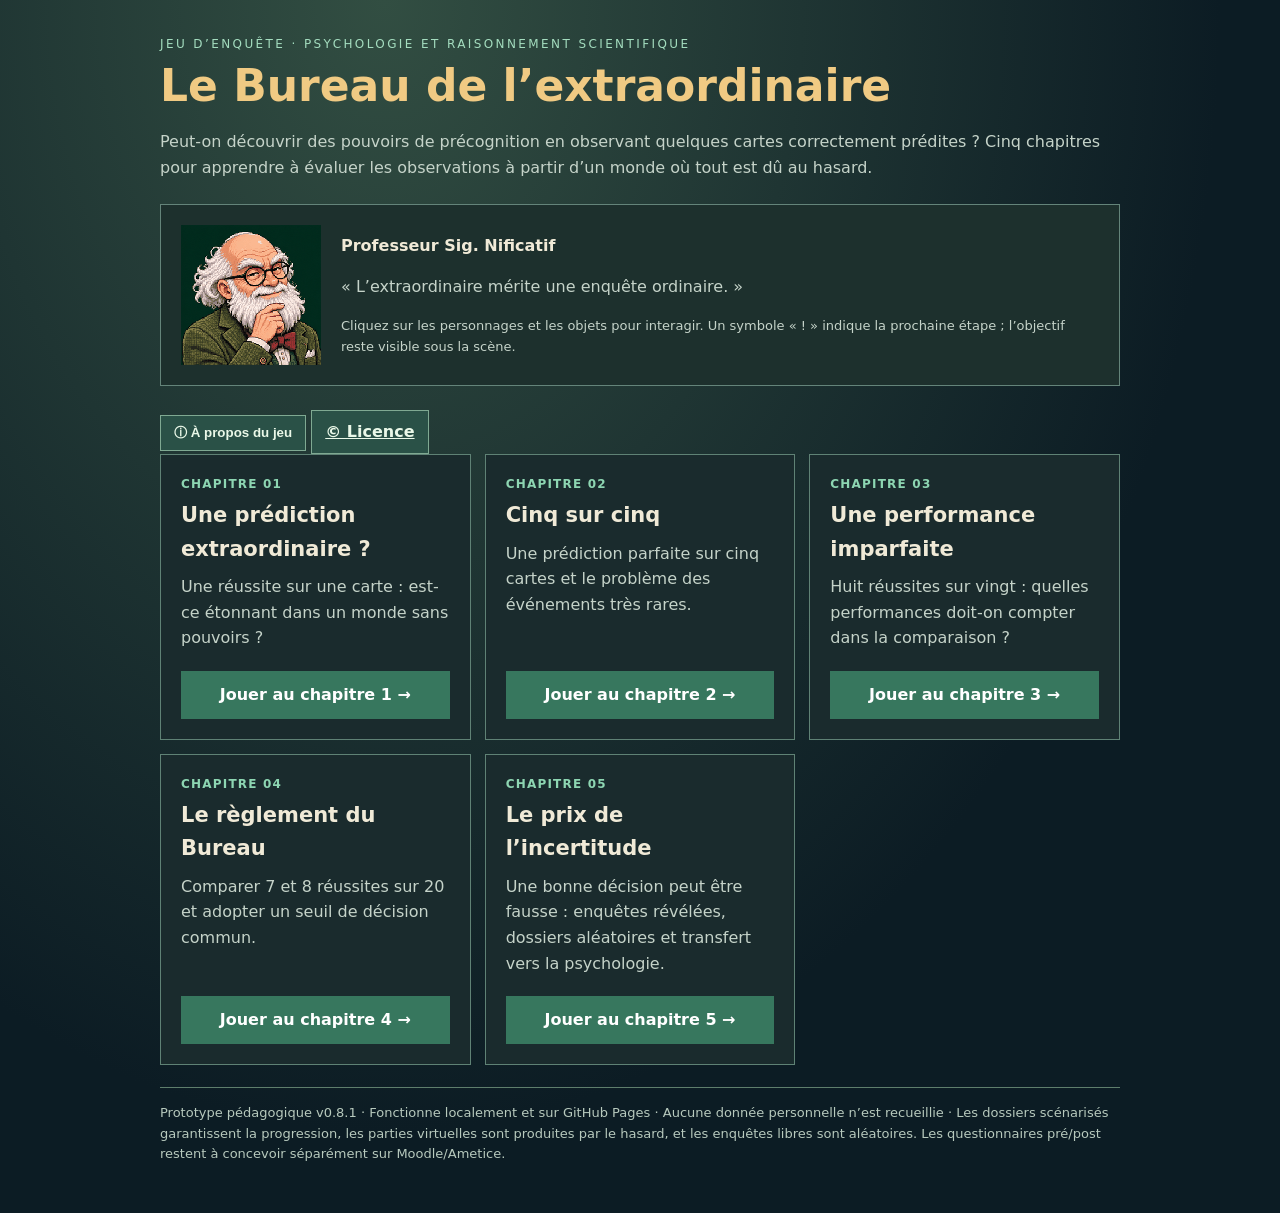
==== index.html @ a4f11b5c "create NHST mini game v0.8.1" ====
<!doctype html><html lang="fr"><head><meta charset="utf-8"><meta name="viewport" content="width=device-width, initial-scale=1"><title data-texte="commun.accueil.titre_onglet"></title><style>
*{box-sizing:border-box}body{margin:0;background:radial-gradient(ellipse at 30% 0%,#324e42 0,#0c1c24 66%);color:#f0ead7;font:16px/1.6 system-ui,Arial,sans-serif;padding:35px 16px}.container{max-width:960px;margin:0 auto}.eyebrow{color:#a4ddbf;text-transform:uppercase;letter-spacing:.2em;font-size:12px}h1{font-size:clamp(25px,5vw,44px);color:#f0ca83;line-height:1.2;margin:6px 0 15px}p{color:#c5d3c9}.hero{display:grid;grid-template-columns:140px 1fr;gap:20px;align-items:center;padding:20px;background:#1d302d;border:1px solid #64847a;margin:24px 0}.hero img{width:140px;image-rendering:pixelated}.chapters{display:grid;grid-template-columns:repeat(auto-fit,minmax(270px,1fr));gap:14px}.chapter{background:#1a2b2d;border:1px solid #5f8275;padding:20px;display:flex;flex-direction:column}.n{color:#8dd6b2;font-size:12px;letter-spacing:.1em;font-weight:700}h2{font-size:21px;margin:5px 0 8px}.chapter p{margin:0 0 20px;flex:1}.chapter a{display:block;background:#37775e;color:white;text-decoration:none;padding:11px 12px;text-align:center;font-weight:700}.chapter a:focus-visible,.chapter a:hover{background:#509273}.note{border-top:1px solid #5e7e6c;padding-top:15px;margin-top:22px;font-size:13px;color:#b7c9bd}@media(max-width:540px){.hero{grid-template-columns:72px 1fr;gap:12px}.hero img{width:72px}}
.about-link{display:inline-block;border:1px solid #7fa992;color:#eaf8e8;background:#2a5147;padding:8px 13px;font-weight:700;cursor:pointer}.about-pane{display:none;position:fixed;inset:0;background:#0a1819eb;z-index:50;align-items:center;justify-content:center;padding:16px}.about-pane.show{display:flex}.about-inner{background:#1a302d;color:#e8eee2;max-width:690px;max-height:90vh;overflow:auto;padding:23px;border:2px solid #8cad95;line-height:1.55}.about-inner p{color:#dce8df}.about-inner .line{height:1px;background:#5c7e73;margin:12px 0}.about-inner .note{background:#213b36;padding:12px}.about-inner a{color:#a1e6c7}

/* Affiché au seul retour depuis l'épilogue */
.fin-pane{display:none;position:fixed;inset:0;z-index:100;background:#071519eb;padding:16px;align-items:center;justify-content:center}
.fin-pane.show{display:flex}
.fin-panel{max-width:690px;width:100%;max-height:min(92vh,850px);overflow:auto;border:2px solid #e6c78d;background:linear-gradient(165deg,#223e36,#14282a);box-shadow:0 20px 70px #000b;padding:clamp(20px,4vw,34px);border-radius:7px}
.fin-panel .fin-eyebrow{text-transform:uppercase;font-size:12px;letter-spacing:.15em;color:#b8e0c2;font-weight:750}
.fin-panel h2{font-size:clamp(23px,3vw,31px);color:#f2d29a;line-height:1.25;margin:7px 0 16px}
.fin-panel p{color:#e6ede5;line-height:1.68;margin:11px 0}
.fin-panel a{color:#b7edcf;text-decoration:underline;text-underline-offset:3px}
.fin-panel .fin-actions{display:flex;flex-wrap:wrap;gap:12px;margin-top:20px}
.fin-panel button{border:1px solid #bcdfbb;background:#367356;color:#fff7dd;padding:12px 17px;font-weight:750;cursor:pointer}
.fin-panel button:hover,.fin-panel button:focus-visible{background:#519879}
.chapter a:focus-visible,.chapter a:hover{background:#31664f}
.fin-panel button:hover,.fin-panel button:focus-visible{background:#366b54}
.chapters{grid-template-columns:repeat(auto-fit,minmax(min(270px,100%),1fr))}
.about-inner,.fin-panel{overscroll-behavior:contain;max-height:calc(100dvh - 32px)}
</style><link rel="stylesheet" href="assets/interface.css"><script src="assets/dialogues.js"></script></head><body><main class="container" data-attente-contenu hidden><div class="eyebrow" data-texte="commun.accueil.surtitre"></div><h1 data-texte="commun.accueil.titre"></h1><p data-texte="commun.accueil.presentation"></p><div class="hero"><img src="assets/null.png" data-texte-alt="commun.accueil.portrait_alt"><div><strong data-texte="commun.accueil.professeur"></strong><p data-texte="commun.accueil.citation"></p><p style="margin-bottom:0;font-size:13px" data-texte="commun.accueil.commandes"></p></div></div><button class="about-link" id="about-open" data-texte="commun.accueil.ouvrir_a_propos"></button> <a class="about-link" href="LICENCE.html" data-texte="commun.accueil.ouvrir_licence"></a><div class="chapters">
<section class="chapter"><div class="n" data-texte="commun.accueil.chapitres.chapitre1.numero"></div><h2 data-texte="commun.accueil.chapitres.chapitre1.titre"></h2><p data-texte="commun.accueil.chapitres.chapitre1.presentation"></p><a href="chapitre1.html" data-texte="commun.accueil.chapitres.chapitre1.jouer"></a></section><section class="chapter"><div class="n" data-texte="commun.accueil.chapitres.chapitre2.numero"></div><h2 data-texte="commun.accueil.chapitres.chapitre2.titre"></h2><p data-texte="commun.accueil.chapitres.chapitre2.presentation"></p><a href="chapitre2.html" data-texte="commun.accueil.chapitres.chapitre2.jouer"></a></section><section class="chapter"><div class="n" data-texte="commun.accueil.chapitres.chapitre3.numero"></div><h2 data-texte="commun.accueil.chapitres.chapitre3.titre"></h2><p data-texte="commun.accueil.chapitres.chapitre3.presentation"></p><a href="chapitre3.html" data-texte="commun.accueil.chapitres.chapitre3.jouer"></a></section><section class="chapter"><div class="n" data-texte="commun.accueil.chapitres.chapitre4.numero"></div><h2 data-texte="commun.accueil.chapitres.chapitre4.titre"></h2><p data-texte="commun.accueil.chapitres.chapitre4.presentation"></p><a href="chapitre4.html" data-texte="commun.accueil.chapitres.chapitre4.jouer"></a></section><section class="chapter"><div class="n" data-texte="commun.accueil.chapitres.chapitre5.numero"></div><h2 data-texte="commun.accueil.chapitres.chapitre5.titre"></h2><p data-texte="commun.accueil.chapitres.chapitre5.presentation"></p><a href="chapitre5.html" data-texte="commun.accueil.chapitres.chapitre5.jouer"></a></section></div><p class="note" data-texte="commun.accueil.note"></p></main><div id="about-pane" class="about-pane" role="dialog" aria-modal="true" aria-labelledby="about-title"><div class="about-inner"><h2 id="about-title" tabindex="-1" data-texte="commun.a_propos.accueil.titre"></h2><template data-inserer="commun.a_propos.texte"></template><template data-inserer="commun.a_propos.accueil.note"></template><button class="about-link" id="about-close" data-texte="commun.a_propos.accueil.fermer"></button></div></div>
<div id="fin-pane" class="fin-pane" role="dialog" aria-modal="true" aria-labelledby="fin-title">
 <div class="fin-panel" tabindex="-1">
  <div class="fin-eyebrow" data-texte="commun.remerciements.surtitre"></div>
  <h2 id="fin-title" tabindex="-1" data-texte="commun.remerciements.titre"></h2>
  <p data-html="commun.remerciements.synthese"></p>
  <p data-html="commun.remerciements.precognition"></p>
  <p data-html="commun.remerciements.james_randi"></p>
  <p data-html="commun.remerciements.retours"></p>
  <div class="fin-actions"><button id="fin-close" type="button" data-texte="commun.remerciements.fermer"></button></div>
 </div>
</div>

<script src="assets/contenus.js" data-jeu="assets/accueil.js"></script>
</body></html>
---- assets/interface.css ----
button, a { touch-action: manipulation; }

.toolbar a.btn { text-decoration: none; }
html.dialog-open { overflow: hidden; }

:where(button, a):focus-visible {
  outline: 2px solid #f6da93;
  outline-offset: 2px;
}

.overlay:not(.hidden) {
  display: grid;
  grid-template-rows: auto minmax(0, 1fr);
  justify-items: center;
  overflow: hidden;
}

.dialog-objective {
  max-width: 100%;
  margin: 0 0 8px;
  padding: 5px 10px;
  background: #1d2c2d;
  color: #ecf2e8;
  border: 1px solid #587a71;
  font-size: 13px;
  text-align: center;
}

.overlay:not(.hidden) .modal {
  max-height: 100%;
  overscroll-behavior: contain;
}

.modal h2:focus { outline: none; }
.overlay:not(.hidden) .modal button { min-height: 36px; }
.series-tabs button { font-size: 12px; }
.series-tabs button.current { background: #70512c; }

.card.good::after, .card.bad::after {
  position: absolute;
  right: 1px;
  bottom: 0;
  font: 800 13px/1 system-ui, sans-serif;
}
.card.good::after { content: "✓"; color: #134f39; }
.card.bad::after { content: "×"; color: #742d1e; }

@media (max-width: 650px) {
  .hud { gap: 4px; font-size: 13px; }
  .overlay:not(.hidden) .modal p { font-size: 14px; }
  .overlay:not(.hidden) .modal .btn { font-size: 14px; }
  .scene-hotspot span { font-size: 10px; }
}

@media (prefers-reduced-motion: reduce) {
  .card.flip-in { animation: none; }
}

/* La hauteur minimale mobile conserve les cibles tactiles sans élargir le plan. */
.game { width: 100%; }
.game canvas { touch-action: pan-y pinch-zoom; }

.toast { pointer-events: none; }
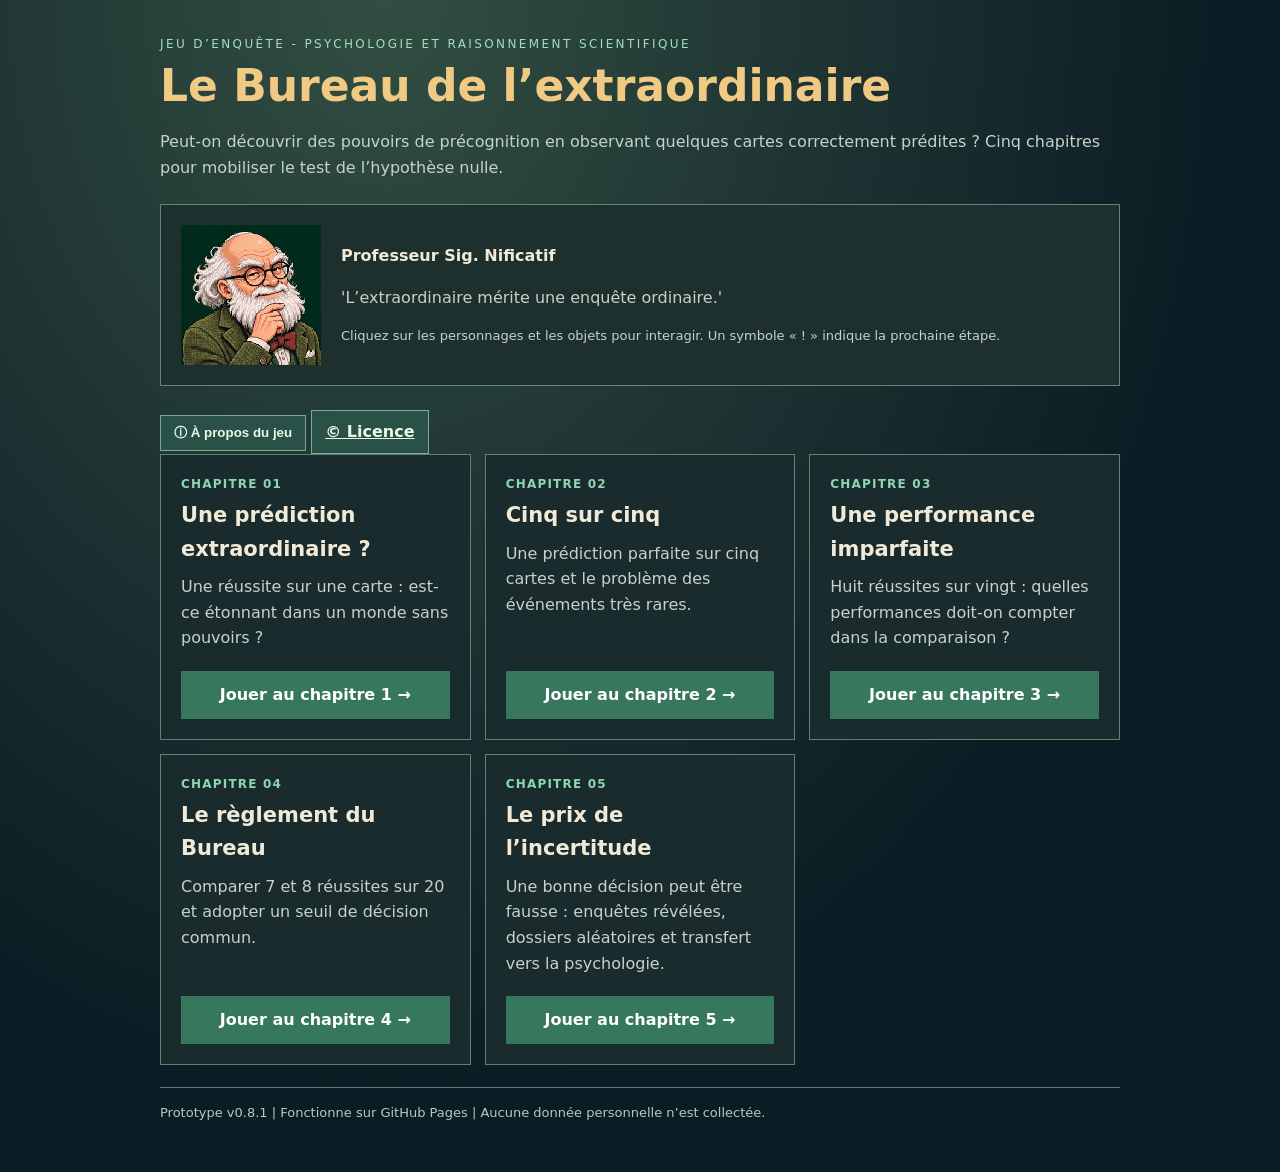
==== commit 67ef2989: "small improvements v1" ====
--- a/index.html
+++ b/index.html
@@ -17,7 +17,8 @@
 .fin-panel button:hover,.fin-panel button:focus-visible{background:#366b54}
 .chapters{grid-template-columns:repeat(auto-fit,minmax(min(270px,100%),1fr))}
 .about-inner,.fin-panel{overscroll-behavior:contain;max-height:calc(100dvh - 32px)}
-</style><link rel="stylesheet" href="assets/interface.css"><script src="assets/dialogues.js"></script></head><body><main class="container" data-attente-contenu hidden><div class="eyebrow" data-texte="commun.accueil.surtitre"></div><h1 data-texte="commun.accueil.titre"></h1><p data-texte="commun.accueil.presentation"></p><div class="hero"><img src="assets/null.png" data-texte-alt="commun.accueil.portrait_alt"><div><strong data-texte="commun.accueil.professeur"></strong><p data-texte="commun.accueil.citation"></p><p style="margin-bottom:0;font-size:13px" data-texte="commun.accueil.commandes"></p></div></div><button class="about-link" id="about-open" data-texte="commun.accueil.ouvrir_a_propos"></button> <a class="about-link" href="LICENCE.html" data-texte="commun.accueil.ouvrir_licence"></a><div class="chapters">
+</style><link rel="stylesheet" href="assets/interface.css">
+<link rel="stylesheet" href="assets/epure.css?v=10"><script src="assets/dialogues.js"></script></head><body><main class="container" data-attente-contenu hidden><div class="eyebrow" data-texte="commun.accueil.surtitre"></div><h1 data-texte="commun.accueil.titre"></h1><p data-texte="commun.accueil.presentation"></p><div class="hero"><img src="assets/null.png?v=10" data-texte-alt="commun.accueil.portrait_alt"><div><strong data-texte="commun.accueil.professeur"></strong><p data-texte="commun.accueil.citation"></p><p style="margin-bottom:0;font-size:13px" data-texte="commun.accueil.commandes"></p></div></div><button class="about-link" id="about-open" data-texte="commun.accueil.ouvrir_a_propos"></button> <a class="about-link" href="LICENCE.html" data-texte="commun.accueil.ouvrir_licence"></a><div class="chapters">
 <section class="chapter"><div class="n" data-texte="commun.accueil.chapitres.chapitre1.numero"></div><h2 data-texte="commun.accueil.chapitres.chapitre1.titre"></h2><p data-texte="commun.accueil.chapitres.chapitre1.presentation"></p><a href="chapitre1.html" data-texte="commun.accueil.chapitres.chapitre1.jouer"></a></section><section class="chapter"><div class="n" data-texte="commun.accueil.chapitres.chapitre2.numero"></div><h2 data-texte="commun.accueil.chapitres.chapitre2.titre"></h2><p data-texte="commun.accueil.chapitres.chapitre2.presentation"></p><a href="chapitre2.html" data-texte="commun.accueil.chapitres.chapitre2.jouer"></a></section><section class="chapter"><div class="n" data-texte="commun.accueil.chapitres.chapitre3.numero"></div><h2 data-texte="commun.accueil.chapitres.chapitre3.titre"></h2><p data-texte="commun.accueil.chapitres.chapitre3.presentation"></p><a href="chapitre3.html" data-texte="commun.accueil.chapitres.chapitre3.jouer"></a></section><section class="chapter"><div class="n" data-texte="commun.accueil.chapitres.chapitre4.numero"></div><h2 data-texte="commun.accueil.chapitres.chapitre4.titre"></h2><p data-texte="commun.accueil.chapitres.chapitre4.presentation"></p><a href="chapitre4.html" data-texte="commun.accueil.chapitres.chapitre4.jouer"></a></section><section class="chapter"><div class="n" data-texte="commun.accueil.chapitres.chapitre5.numero"></div><h2 data-texte="commun.accueil.chapitres.chapitre5.titre"></h2><p data-texte="commun.accueil.chapitres.chapitre5.presentation"></p><a href="chapitre5.html" data-texte="commun.accueil.chapitres.chapitre5.jouer"></a></section></div><p class="note" data-texte="commun.accueil.note"></p></main><div id="about-pane" class="about-pane" role="dialog" aria-modal="true" aria-labelledby="about-title"><div class="about-inner"><h2 id="about-title" tabindex="-1" data-texte="commun.a_propos.accueil.titre"></h2><template data-inserer="commun.a_propos.texte"></template><template data-inserer="commun.a_propos.accueil.note"></template><button class="about-link" id="about-close" data-texte="commun.a_propos.accueil.fermer"></button></div></div>
 <div id="fin-pane" class="fin-pane" role="dialog" aria-modal="true" aria-labelledby="fin-title">
  <div class="fin-panel" tabindex="-1">
@@ -31,5 +32,5 @@
  </div>
 </div>
 
-<script src="assets/contenus.js" data-jeu="assets/accueil.js"></script>
+<script src="assets/contenus.js?v=10" data-jeu="assets/accueil.js"></script>
 </body></html>
